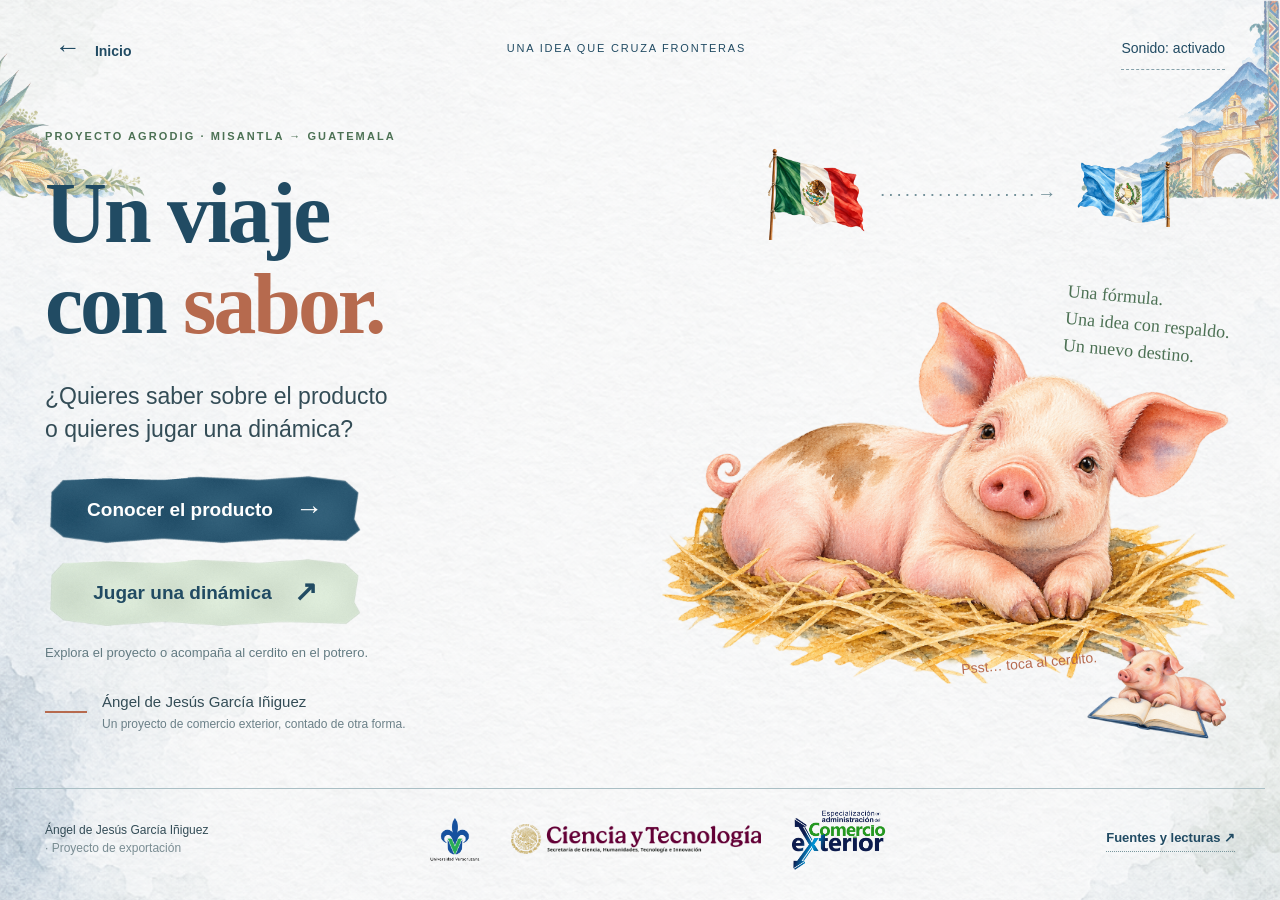
==== index.html @ c7b33866 "Publicar recorrido interactivo y juego AGRODIG con ilustraciones y sonidos originales" ====
<!DOCTYPE html>
<html lang="es">
<head>
  <meta charset="UTF-8"><meta name="viewport" content="width=device-width, initial-scale=1">
  <title>Un viaje con sabor · Proyecto AGRODIG</title>
  <meta name="description" content="Un recorrido en acuarela por la fórmula iniciadora para lechones con sucralosa, sus estudios científicos y la propuesta de exportación a Guatemala.">
  <meta name="theme-color" content="#244f65">
  <link rel="icon" href="assets/cerdito-sentado.png"><link rel="stylesheet" href="styles.css">
  <link rel="stylesheet" href="game.css"><script defer src="app.js"></script><script defer src="game.js"></script>
</head>
<body>
<a class="skip" href="#main">Ir al contenido</a>
<div class="paper" aria-hidden="true"></div>
<img class="corner corner-mx" src="assets/esquina-mexico.png" alt="" aria-hidden="true">
<img class="corner corner-gt" src="assets/esquina-guatemala.png" alt="" aria-hidden="true">
<header class="topbar">
  <button class="home-link" id="homeBtn" aria-label="Volver a la pantalla de inicio"><span class="hand-arrow">←</span> Inicio</button>
  <span class="top-caption">Una idea que cruza fronteras</span>
  <button id="soundBtn" class="sound-control" aria-pressed="true">Sonido: activado</button>
</header>
<main id="main" tabindex="-1">
  <section id="welcome" class="welcome" aria-labelledby="welcomeTitle">
    <div class="welcome-copy">
      <p class="eyebrow">PROYECTO AGRODIG · MISANTLA → GUATEMALA</p>
      <h1 id="welcomeTitle">Un viaje<br>con <em>sabor.</em></h1>
      <p class="welcome-question">¿Quieres saber sobre el producto<br class="desktop-br"> o quieres jugar una dinámica?</p>
      <div class="choices">
        <button class="paint-button blue" id="exploreBtn"><span>Conocer el producto</span><span class="button-arrow" aria-hidden="true">→</span></button>
        <button class="paint-button green" id="gameBtn"><span>Jugar una dinámica</span><span class="button-arrow" aria-hidden="true">↗</span></button>
      </div>
      <p class="small-note">Explora el proyecto o acompaña al cerdito en el potrero.</p>
      <div class="author"><span class="author-line"></span><p>Ángel de Jesús García Iñiguez<br><span>Un proyecto de comercio exterior, contado de otra forma.</span></p></div>
    </div>
    <div class="welcome-art">
      <div class="country-line"><img src="assets/bandera-mexico.png" alt="México"><span class="dotted-flight" aria-hidden="true">···················→</span><img src="assets/bandera-guatemala.png" alt="Guatemala"></div>
      <span class="welcome-note">Una fórmula.<br>Una idea con respaldo.<br>Un nuevo destino.</span>
      <button class="pig-button hero-pig" aria-label="Saludar al cerdito y escuchar su oinc"><img src="assets/cerdito-guia.png" alt="Cerdito ilustrado en acuarela sobre paja"></button>
      <p class="pig-hint">Psst… toca al cerdito.</p>
      <img class="welcome-reader" src="assets/cerdito-estudios.png" alt="" aria-hidden="true">
    </div>
  </section>

  <div id="journey" hidden>
    <nav class="chapter-nav" aria-label="Capítulos del recorrido"><div id="chapterButtons"></div><div class="progress-line"><span id="progressFill"></span></div></nav>
    <div class="chapter-stage" id="chapterStage">
      <section class="chapter" id="chapter-0" data-title="Origen" aria-labelledby="title-0">
        <div class="chapter-copy"><p class="eyebrow">01 / UNA HISTORIA QUE EMPIEZA CERCA</p><h2 id="title-0" tabindex="-1">De Misantla,<br><em>con propósito.</em></h2>
          <p class="lead">AGRODIG es una pequeña empresa veracruzana que elabora y comercializa alimento para animales.</p>
          <p>Con tres años de funcionamiento, une producción, atención en tienda y reparto. Este proyecto toma uno de sus productos: el alimento iniciador para lechones, y propone darle un atributo sensorial para explorar el mercado guatemalteco.</p>
          <div class="ink-facts"><div><strong>3 años</strong><span>de funcionamiento</span></div><div><strong>Misantla</strong><span>Veracruz, México</span></div><div><strong>Un producto</strong><span>fórmula para lechones</span></div></div>
          <p class="margin-note">El objetivo: integrar producto, evidencia científica, mercado y comercio exterior en una misma propuesta.</p>
        </div><div class="chapter-visual origin-art"><img src="assets/empresa.png" alt="Pequeña instalación rural de elaboración de alimento con lechones"><div class="art-caption">Una empresa pequeña.<br>Una oportunidad específica.</div></div>
      </section>

      <section class="chapter" id="chapter-1" data-title="Producto" hidden aria-labelledby="title-1">
        <div class="chapter-copy"><p class="eyebrow">02 / ¿QUÉ HAY EN EL SACO?</p><h2 id="title-1" tabindex="-1">Un alimento listo<br><em>para empezar.</em></h2>
          <p class="lead">La fórmula es un alimento iniciador terminado: una mezcla lista para suministrarse según su ficha técnica.</p>
          <p>Combina fuentes de energía, proteína y micronutrientes para la etapa inicial del lechón y su transición al alimento sólido. Se presenta en harina, en sacos de <strong>40 kg</strong>.</p>
          <div class="ingredient-switch" role="tablist" aria-label="Funciones de los ingredientes"><button role="tab" aria-selected="true" data-ingredient="energia">Energía</button><button role="tab" aria-selected="false" data-ingredient="proteina" tabindex="-1">Proteína</button><button role="tab" aria-selected="false" data-ingredient="nucleo" tabindex="-1">Núcleo</button></div>
          <div class="ingredient-explainer" id="ingredientPanel" role="tabpanel">El maíz amarillo y el aceite de soya aportan fuentes de energía a la mezcla.</div>
          <div class="dose-note"><strong>150 mg/kg</strong><span>de sucralosa activa: equivalen a 150 g por tonelada.<br>Se ajusta el maíz para conservar la masa total del lote.</span></div>
        </div><div class="chapter-visual product-art"><div class="product-wrap"><img src="assets/producto.png" alt="Saco propuesto de alimento en harina y lechón comiendo"><div class="bag-label"><strong>AGRODIG</strong><span>FÓRMULA PARA LECHONES</span><span>ALIMENTO INICIADOR</span><span>CON SUCRALOSA</span></div><strong class="bag-weight">40 kg</strong></div><p class="art-footnote">Ilustración de la presentación propuesta.</p><img class="ingredient-art" src="assets/ingredientes.png" alt="Maíz, pasta de soya, aceite de soya y núcleo iniciador"></div>
      </section>

      <section class="chapter" id="chapter-2" data-title="Sucralosa" hidden aria-labelledby="title-2">
        <div class="chapter-copy"><p class="eyebrow">03 / EL SABOR TAMBIÉN CUENTA</p><h2 id="title-2" tabindex="-1">Un poquito de dulzor.<br><em>Una idea sensorial.</em></h2>
          <p class="lead">La sucralosa es un edulcorante de alta intensidad: produce sabor dulce con cantidades muy pequeñas.</p>
          <p>No se incorpora como fuente de energía. Su papel en la propuesta es sensorial: los lechones perciben el sabor dulce, y un alimento atractivo puede favorecer su palatabilidad, aceptación y consumo voluntario.</p>
          <p>La <strong>palatabilidad</strong> es qué tan aceptable resulta un alimento por sus características sensoriales. Es especialmente relevante cuando el lechón pasa de la leche al alimento sólido.</p>
          <p class="margin-note">La nutrición la aporta la mezcla. La sucralosa suma un atributo de sabor.</p>
        </div><div class="chapter-visual sensory-art"><button class="pig-button sensory-pig" aria-label="Saludar al cerdito curioso"><img src="assets/cerdito-curioso.png" alt="Cerdito curioso en acuarela"></button>
          <div class="sensory-path" aria-label="Lógica sensorial de la propuesta"><button class="sensory-step selected" data-sensory="0">Sucralosa</button><img src="assets/flecha.png" alt="hacia"><button class="sensory-step" data-sensory="1">Sabor dulce</button><img src="assets/flecha.png" alt="hacia"><button class="sensory-step" data-sensory="2">Alimento atractivo</button></div>
          <div class="sensory-result" id="sensoryResult" aria-live="polite">Se incorpora en una dosis pequeña: 150 mg de sustancia activa por kilogramo de alimento.</div>
          <p class="art-footnote">Toca cada paso para seguir la idea.</p>
        </div>
      </section>

      <section class="chapter scientific-chapter" id="chapter-3" data-title="Estudios" hidden aria-labelledby="title-3">
        <div class="science-intro"><div><p class="eyebrow">04 / DULZOR CON RESPALDO CIENTÍFICO</p><h2 id="title-3" tabindex="-1">La idea tiene<br><em>mucho que contar.</em></h2></div><div class="science-overview"><p class="lead">Cinco publicaciones conectan percepción del sabor, preferencia y alimentación de lechones.</p><p>El proyecto reúne <strong>dos trabajos experimentales de alimentación</strong>, <strong>una investigación del receptor porcino</strong> y <strong>dos revisiones</strong>. Cada uno responde una pregunta diferente.</p></div></div>
        <div class="research-desk"><nav class="paper-tabs" role="tablist" aria-label="Publicaciones científicas"><button role="tab" aria-selected="true" data-paper="zhang">Zhang <span>2020 · Alimentación</span></button><button role="tab" aria-selected="false" data-paper="daly" tabindex="-1">Daly <span>2021 · Receptor</span></button><button role="tab" aria-selected="false" data-paper="review" tabindex="-1">Jansen &amp; Kim <span>2024 · Revisión</span></button><button role="tab" aria-selected="false" data-paper="specht" tabindex="-1">Specht <span>2026 · Revisión</span></button><button role="tab" aria-selected="false" data-paper="jansen" tabindex="-1">Jansen <span>2026 · Alimentación</span></button><img src="assets/cerdito-estudios.png" alt="Cerdito mirando un libro" class="paper-pig"></nav>
          <article class="study-sheet" id="studyPanel" role="tabpanel" aria-live="polite"></article>
        </div>
        <div class="research-takeaway"><strong>Lo que conecta la evidencia</strong><p>El sabor dulce tiene una base biológica en el cerdo y los ensayos aportan resultados de preferencia y consumo. Por eso, la propuesta incorpora la sucralosa como atributo sensorial de un alimento iniciador.</p><span>Las cifras de esta sección pertenecen a los estudios publicados.</span></div>
      </section>

      <section class="chapter" id="chapter-4" data-title="Guatemala" hidden aria-labelledby="title-4">
        <div class="chapter-copy"><p class="eyebrow">05 / UN DESTINO CON SENTIDO</p><h2 id="title-4" tabindex="-1">¿Por qué<br><em>Guatemala?</em></h2><p class="lead">La oportunidad está en atender un segmento concreto, dentro de un mercado que ya compra alimento animal.</p><p>La actividad porcina, las compras recurrentes a México y la frontera compartida ofrecen una base comercial y una conexión terrestre. Un distribuidor especializado puede acercar la fórmula a granjas pequeñas y medianas con lechones.</p><p>La diferenciación combina un producto para una fase específica, un atributo sensorial y una presentación fácil de manejar.</p><p class="margin-note">La oportunidad se construye con precio de entrega, información técnica, servicio y capacidad de mantener el suministro.</p><a class="source-link" href="https://wits.worldbank.org/trade/comtrade/en/country/GTM/year/2024/tradeflow/Imports/partner/ALL/product/230990" target="_blank" rel="noopener noreferrer">Consultar datos de importación ↗</a></div>
        <div class="chapter-visual market-art"><img class="market-flag" src="assets/bandera-guatemala.png" alt="Bandera guatemalteca en acuarela"><div class="market-stats"><div><strong>272 mil t</strong><span>de alimento porcino consumidas en 2024, aproximadamente.</span></div><div><strong>92,04 M USD</strong><span>importados en 2024 en preparaciones para alimentación animal.</span></div><div><strong>15,38 %</strong><span>participación de México en el valor importado de esa categoría.</span></div></div><p class="scope-note">La categoría comercial comprende distintas especies y etapas; no equivale únicamente a alimento para lechones. En 2024 creció el total importado, mientras bajaron las compras desde México.</p></div>
      </section>

      <section class="chapter" id="chapter-5" data-title="Ruta" hidden aria-labelledby="title-5">
        <div class="chapter-copy"><p class="eyebrow">06 / UN VIAJE BIEN ORGANIZADO</p><h2 id="title-5" tabindex="-1">Una ruta.<br><em>Dos responsabilidades.</em></h2><p class="lead">Misantla, Veracruz → Tapachula, Chiapas → Guatemala.</p><p>La entrega propuesta es <strong>FCA en Tapachula</strong>. El punto preciso se identifica en el contrato. Desde allí, el comprador organiza la continuación del transporte hacia Guatemala.</p><div class="definition"><strong>¿Qué es un Incoterm?</strong><p>Una regla internacional que distribuye costos, riesgos y obligaciones entre vendedor y comprador.</p><span>FCA: Free Carrier / franco porteador · Incoterms® 2020.</span></div><div id="routeDetail" class="route-detail" aria-live="polite"><strong>1. Misantla, Veracruz</strong><p>La empresa prepara el pedido y organiza el traslado al lugar de entrega convenido en Tapachula.</p></div><a class="source-link" href="https://iccwbo.org/business-solutions/incoterms-rules/incoterms-2020/" target="_blank" rel="noopener noreferrer">Conocer las reglas Incoterms ↗</a></div>
        <div class="chapter-visual route-art"><div class="map-wrap"><img src="assets/mapa.svg" alt="Mapa geográficamente reconocible de México, Guatemala y países vecinos"><svg class="map-lines" viewBox="0 0 550 370" aria-hidden="true"><path class="seller-route" d="M378 241 Q394 285 456 326"/><path class="buyer-route" d="M456 326 Q470 323 486 331"/><circle cx="378" cy="241" r="6"/><circle cx="456" cy="326" r="8"/><circle cx="486" cy="331" r="6" class="buyer-pin"/><text x="210" y="178">México</text></svg><img class="route-truck" src="assets/camion.png" alt="" aria-hidden="true"></div><div class="route-stops"><button class="selected" data-route="0">Misantla<span>La empresa</span></button><span aria-hidden="true">→</span><button data-route="1">Tapachula<span>Entrega FCA</span></button><span aria-hidden="true">→</span><button data-route="2">Guatemala<span>El comprador</span></button></div><div class="map-legend"><span><i></i>Tramo de la empresa</span><span><i class="buyer"></i>Continuación del comprador</span></div><p class="art-footnote">Toca las paradas para conocer cada responsabilidad.</p></div>
      </section>

      <section class="chapter closing-chapter" id="chapter-6" data-title="Entrada" hidden aria-labelledby="title-6">
        <div class="chapter-copy"><p class="eyebrow">07 / DEL PRODUCTO AL MERCADO</p><h2 id="title-6" tabindex="-1">Un primer paso<br><em>a la medida.</em></h2><p class="lead">La estrategia combina diferenciación sensorial y distribución local.</p><p>El primer pedido se plantea pequeño, sin exclusividad y compatible con la capacidad disponible. El distribuidor concentra pedidos y conecta con granjas; la aceptación, la recompra y el abastecimiento orientan la continuidad.</p><div class="channel"><div><img src="assets/taller.png" alt="Instalación de la empresa"><strong>La empresa</strong></div><img class="channel-arrow" src="assets/flecha.png" alt="hacia"><div><img src="assets/distribuidor.png" alt="Almacén distribuidor"><strong>Distribuidor</strong></div><img class="channel-arrow" src="assets/flecha.png" alt="hacia"><div><img src="assets/granja.png" alt="Granja con lechones"><strong>Granjas con lechones</strong></div></div><p class="margin-note">Una propuesta empresarial que une alimento, ciencia y comercio exterior.</p></div>
        <div class="access-notebook"><h3>¿Qué permite llegar al mercado?</h3>
          <details open><summary>Clasificar el producto</summary><p>La <strong>fracción arancelaria</strong> es el código que identifica la mercancía en aduana y permite conocer aranceles y requisitos. El proyecto propone en México <strong>2309.90.99</strong> y en Guatemala el inciso <strong>2309.90.90.00</strong>, según las características del alimento.</p></details>
          <details><summary>Acreditar el origen</summary><p>La preferencia arancelaria de <strong>0 %</strong> está sujeta al cumplimiento del Tratado de Libre Comercio México–Centroamérica y de sus reglas de origen. Se documentan insumos, fabricación y prueba de origen.</p></details>
          <details><summary>Preparar el acceso sanitario</summary><p>El expediente identifica el alimento, su composición completa, garantías, proceso, análisis y etiqueta. El operador guatemalteco gestiona el registro y los permisos aplicables ante el MAGA.</p></details>
          <details><summary>Cuidar el pedido y la trazabilidad</summary><p>Ficha técnica, conservación, identificación de lotes, factura, lista de empaque y documentos del transporte conectan la fabricación con la entrega. La información del saco debe ser clara y congruente con el registro.</p></details>
          <button class="paint-button paper" id="returnStudies"><span>Volver a los estudios</span><span aria-hidden="true">↗</span></button>
        </div>
      </section>
    </div>
    <div class="journey-controls"><button id="prevBtn" class="arrow-button" aria-label="Capítulo anterior"><img src="assets/flecha.png" alt="" class="reverse"></button><div><span id="chapterCount">01 / 07</span><p id="nextHint">El producto espera del otro lado.</p></div><button id="nextBtn" class="arrow-button next-arrow" aria-label="Capítulo siguiente"><img src="assets/flecha.png" alt=""></button></div>
  </div>
</main>
<footer class="footer"><div class="footer-caption">Ángel de Jesús García Iñiguez <span>· Proyecto de exportación</span></div><div class="footer-logos"><img src="assets/logo-uv.png" alt="Universidad Veracruzana"><img src="assets/logo-secihti.png" alt="Secretaría de Ciencia, Humanidades, Tecnología e Innovación"><img src="assets/logo-especializacion.png" alt="Especialización en Administración del Comercio Exterior"></div><a href="fuentes.html" class="source-link">Fuentes y lecturas ↗</a></footer>
<div class="pig-reaction" id="pigReaction" aria-live="polite"></div>
<div class="transition-pig" id="transitionPig" aria-hidden="true"><img src="assets/cerdito-salto.png" alt=""></div>
<dialog id="gameDialog" aria-label="Juego del cerdito a pantalla completa">
<div class="game-playfield"><canvas id="gameCanvas" width="420" height="720" tabindex="0" aria-label="Toca, haz clic o pulsa espacio para impulsar al cerdito hacia arriba. Supera 100 cercas para ganar. El arrastre y las flechas no mueven al cerdito.">Tu navegador necesita admitir canvas para jugar.</canvas><div class="game-score"><span>Puntos <strong id="gamePoints">0</strong></span><span>Cercas <strong id="gameGates">0</strong> / 100</span><span>Récord <strong id="gameBest">0</strong></span></div><div class="game-boost" aria-hidden="true"><span id="gameBoostFill"></span></div><div class="game-overlay" id="gameOverlay"><img src="assets/cerdito-salto.png" alt="Cerdito saltando"><h2 id="gameOverlayTitle">¡Al potrero!</h2><p id="gameOverlayText">Toca para subir. Supera 100 cercas para ganar.</p><button id="gameStart" class="paint-button blue"><span>Empezar a jugar</span><span aria-hidden="true">→</span></button><span class="game-tip">Un toque = un impulso · Sucralosa: turbo de 4 s</span></div><p id="gameAnnouncement" class="game-announcement" aria-live="polite"></p></div><button class="game-exit" id="gameExit">Salir</button>
</dialog>
<audio id="pigAudio1" src="assets/cerdito-sonido-1.mp3" preload="auto"></audio>
<audio id="pigAudio2" src="assets/cerdito-sonido-2.mp3" preload="auto"></audio>
<audio id="pigAudio3" src="assets/cerdito-sonido-3.mp3" preload="auto"></audio>
<audio id="pigAudio4" src="assets/cerdito-sonido-4.mp3" preload="auto"></audio>
<noscript><p class="noscript">Activa JavaScript para seguir el recorrido interactivo. Las publicaciones están disponibles en <a href="fuentes.html">Fuentes y lecturas</a>.</p></noscript>
</body></html>
---- styles.css ----
:root{--blue:#214b63;--ink:#334c56;--green:#4c7154;--terra:#b66a4e;--pale:#dce8ec;--body:'Candara','Trebuchet MS',sans-serif;--serif:'Georgia','Times New Roman',serif}
body>.corner-gt{right:0}
*{box-sizing:border-box}body{margin:0;color:var(--ink);font:18px/1.65 var(--body);background:#f1f4f4}button,a{-webkit-tap-highlight-color:transparent}button{font:inherit;color:inherit;cursor:pointer}button:disabled{cursor:default;opacity:.32}a{color:var(--blue)}button:focus-visible,a:focus-visible,summary:focus-visible{outline:3px solid var(--terra);outline-offset:5px}button{border:0}button img{pointer-events:none}img{max-width:100%;height:auto}p{margin:0 0 1.1em}strong{font-weight:700}h1,h2,h3{font-family:var(--serif);font-weight:700;line-height:1.06;color:var(--blue);margin:0}h1{font-size:clamp(56px,6.7vw,98px);letter-spacing:-3px}h2{font-size:clamp(40px,4.2vw,64px);letter-spacing:-2px}h3{font-size:28px;line-height:1.25}em{font-style:normal;color:var(--terra)}[hidden]{display:none!important}.paper{position:fixed;inset:0;z-index:-2;background:linear-gradient(#ffffff70,#ffffff70),url('assets/fondo.png') center/cover;pointer-events:none}.corner{position:absolute;top:0;width:230px;z-index:-1;pointer-events:none;opacity:.65}.corner-mx{left:-55px}.corner-gt{right:-36px}.topbar{max-width:1440px;margin:auto;padding:25px 55px 10px;display:flex;align-items:center;justify-content:space-between;gap:16px;font-size:14px;color:var(--blue)}.home-link,.sound-control{background:none;padding:9px 0}.home-link{font-weight:700}.hand-arrow{display:inline-block;font-size:26px;line-height:1;margin-right:10px}.top-caption{letter-spacing:1.8px;text-transform:uppercase;font-size:11px}.sound-control{border-bottom:1px dashed #86a2ab}.skip{position:fixed;top:-100px;left:16px;z-index:30;padding:10px;background:white}.skip:focus{top:10px}main{max-width:1320px;margin:auto;min-height:calc(100vh - 230px);padding:0 45px;outline:none}.welcome{display:grid;grid-template-columns:1.05fr 1fr;align-items:center;min-height:650px;gap:15px;padding:45px 0 30px}.eyebrow{font-size:11px;letter-spacing:2.1px;font-weight:700;color:var(--green);margin-bottom:24px}.welcome-copy{position:relative;z-index:2}.welcome-question{font-size:23px;line-height:1.45;margin:29px 0 23px;max-width:490px}.choices{display:flex;flex-direction:column;align-items:flex-start;gap:4px}.paint-button{display:flex;align-items:center;justify-content:center;gap:22px;width:320px;min-height:79px;background:transparent center/100% 100% no-repeat;padding:20px 25px;font-size:19px;font-weight:700;transition:transform .22s,filter .22s;position:relative}.paint-button:hover{transform:translateY(-3px) rotate(-.7deg);filter:brightness(1.07)}.paint-button:active{transform:scale(.97)}.paint-button.blue{background-image:url('assets/boton-azul-base.png');color:white}.paint-button.green{background-image:url('assets/boton-verde-base.png');color:var(--blue)}.paint-button.paper{background-image:url('assets/boton-papel-base.png');color:var(--blue)}.button-arrow{font-size:28px;line-height:1}.small-note{font-size:13px;margin:10px 0 28px;color:#637b82}.author{display:flex;gap:15px;align-items:center;font-size:15px;line-height:1.4}.author-line{display:inline-block;width:42px;border-top:2px solid var(--terra)}.author p{margin:0}.author span{font-size:12px;color:#6b8088}.welcome-art{position:relative;min-height:600px;display:flex;align-items:center;justify-content:center;padding-top:110px}.hero-pig{width:100%;position:relative;margin-top:25px;animation:breathe 5s ease-in-out infinite}.pig-button{background:none;padding:0;display:block;border-radius:30%;transition:filter .2s;transform-origin:center 75%}.pig-button:hover{filter:brightness(1.03)}.pig-button.is-oinking{animation:boop .65s ease-out!important}.country-line{position:absolute;top:18px;left:18%;width:70%;display:flex;align-items:center;gap:15px}.country-line img{width:100px;max-height:130px;object-fit:contain}.dotted-flight{font-size:19px;color:#73919a;letter-spacing:3px}.welcome-note{position:absolute;top:155px;right:5px;transform:rotate(5deg);font-family:var(--serif);font-size:18px;color:var(--green);line-height:1.5}.pig-hint{position:absolute;bottom:40px;right:24%;font-size:14px;transform:rotate(-5deg);color:var(--terra)}.welcome-reader{position:absolute;width:145px;bottom:-7px;right:2px;transform:rotate(6deg);pointer-events:none}
.chapter-nav{padding-top:22px;margin-bottom:35px}.chapter-nav>div:first-child{display:flex;justify-content:space-between;gap:10px}.chapter-nav button{padding:8px 6px;background:none;color:#74878c;font-size:13px}.chapter-nav button span{margin-right:7px;font-size:10px;font-weight:700}.chapter-nav button.active{color:var(--blue);font-weight:700}.progress-line{height:2px;background:#c4d4d7;margin-top:13px}.progress-line span{display:block;width:14.28%;height:3px;background:var(--green);transition:width .5s}.chapter{display:grid;grid-template-columns:1fr 1fr;gap:60px;align-items:center;min-height:530px;animation:chapterIn .7s cubic-bezier(.2,.6,.2,1)}.chapter h2{margin-bottom:27px}.chapter .eyebrow{margin-bottom:20px}.chapter-copy>p{max-width:560px}.lead{font-size:22px;line-height:1.55;color:var(--blue)}.margin-note{font-size:17px;color:var(--green);border-left:2px solid #91ad95;padding:6px 0 6px 18px;margin:22px 0}.ink-facts{display:flex;gap:26px;margin:26px 0;flex-wrap:wrap}.ink-facts strong{display:block;color:var(--blue);font-family:var(--serif);font-size:24px}.ink-facts span{font-size:13px}.chapter-visual{position:relative}.origin-art img{width:100%;transform:rotate(-1deg)}.art-caption{font-family:var(--serif);font-size:24px;color:var(--green);line-height:1.4;text-align:center;transform:rotate(-3deg);margin-top:20px}.ingredient-switch{display:flex;gap:15px;margin-top:22px;border-bottom:1px solid #c4d4d7}.ingredient-switch button{background:none;padding:8px 4px;color:#6c8187;font-size:16px}.ingredient-switch [aria-selected=true]{color:var(--green);border-bottom:2px solid var(--green);font-weight:700}.ingredient-explainer{padding:15px 0;min-height:88px;font-size:17px}.dose-note{display:flex;align-items:center;gap:23px;padding:18px 22px;background:#dce8d8b5;clip-path:polygon(1% 5%,95% 0,100% 5%,98% 96%,4% 100%,0 92%)}.dose-note strong{font:700 26px var(--serif);white-space:nowrap;color:var(--green)}.dose-note span{font-size:13px;line-height:1.55}.product-wrap{position:relative}.product-wrap>img{display:block;width:100%}.bag-label{position:absolute;top:24%;left:18.5%;width:33%;text-align:center;color:#4f7756;line-height:1.7;transform:rotate(.6deg)}.bag-label strong{display:block;font-size:clamp(19px,2.35vw,32px);line-height:1.4}.bag-label span{display:block;font-size:clamp(6px,.69vw,10px);font-weight:bold}.bag-weight{position:absolute;top:72.5%;left:30.5%;font-size:21px;color:white}.ingredient-art{display:block;width:60%;max-height:130px;object-fit:contain;margin:10px auto}.art-footnote{font-size:13px;color:#6b8189;text-align:center;margin:12px 0}.sensory-pig{width:230px;margin:10px auto 20px}.sensory-path{display:grid;grid-template-columns:1fr 40px 1fr 40px 1fr;align-items:center;gap:6px}.sensory-path>img{animation:arrowNudge 2.5s ease-in-out infinite}.sensory-step{background:url('assets/boton-papel-base.png') center/100% 100% no-repeat;min-height:80px;padding:12px;font-size:17px;font-weight:bold;line-height:1.2;color:var(--blue);transition:transform .25s}.sensory-step.selected{background-image:url('assets/boton-verde-base.png');transform:translateY(-5px)}.sensory-result{background:#dce8d8b5;padding:25px;margin-top:20px;border-radius:2px 18px 7px 12px;min-height:115px;font-size:18px;color:var(--green)}
.scientific-chapter{display:block}.science-intro{display:grid;grid-template-columns:1fr 1fr;gap:60px;align-items:center;margin-bottom:32px}.science-overview p:last-child{font-size:17px}.research-desk{display:grid;grid-template-columns:230px 1fr;gap:30px}.paper-tabs{display:flex;flex-direction:column;position:relative;padding-bottom:95px}.paper-tabs button{text-align:left;background:none;padding:14px 15px;color:#526d79;line-height:1.3;border-bottom:1px dashed #bdcdd0;font-size:20px;transition:transform .2s}.paper-tabs button span{display:block;font-size:13px;font-weight:400;margin-top:3px;color:#71898d}.paper-tabs [aria-selected=true]{background:url('assets/boton-papel-base.png') center/100% 100%;color:var(--blue);font-weight:bold;transform:translateX(6px)}.paper-pig{width:115px;position:absolute;bottom:0;left:10px;transform:rotate(-4deg)}.study-sheet{background:#ffffffb5;padding:32px 42px 27px;box-shadow:0 4px 24px #214b6312;clip-path:polygon(0 1%,98% 0,100% 1%,99% 98%,98% 100%,0 99%);border-top:2px solid #bdcdd0;min-height:485px;animation:chapterIn .4s ease-out}.study-type{font-size:11px;letter-spacing:1.5px;font-weight:bold;color:var(--green);margin-bottom:12px}.study-sheet h3{font-size:30px;max-width:620px;margin-bottom:20px}.study-sheet p{font-size:17px;line-height:1.65}.study-meta{display:flex;gap:8px;flex-wrap:wrap;margin-bottom:19px}.study-meta span{background:#e8efee;padding:3px 9px;font-size:12px;color:#52707a}.chart-title{font-size:12px!important;margin-bottom:10px!important;color:#6c8289}.mini-chart{max-width:540px;margin:20px 0}.bar-row{display:grid;grid-template-columns:100px 1fr 80px;gap:13px;align-items:center;font-size:14px;margin:9px 0}.bar-track{height:15px;background:#e9eeee;border-radius:3px}.bar-fill{height:100%;width:var(--value);background:#7394a7;border-radius:3px;transform-origin:left;animation:barGrow .65s ease}.bar-fill.sucralose{background:#648869}.study-bottom{font-size:14px!important;color:var(--green);padding-left:14px;border-left:2px solid #abc5ae}.source-link{font-size:13px;font-weight:700;text-decoration:none;border-bottom:1px dotted #7a989e;padding-bottom:3px}.source-link:hover{color:var(--terra)}.research-takeaway{display:grid;grid-template-columns:190px 1fr;gap:20px;align-items:start;padding:26px 0;margin-top:20px;border-top:1px dashed #a7bdc5}.research-takeaway strong{font:700 20px/1.4 var(--serif);color:var(--green)}.research-takeaway p{font-size:16px;margin:0}.research-takeaway>span{grid-column:2;font-size:12px;color:#748a90;margin-top:-13px}.market-flag{width:130px;display:block;margin:0 auto 15px}.market-stats{display:flex;flex-direction:column;gap:19px;padding:0 30px}.market-stats>div{display:grid;grid-template-columns:175px 1fr;gap:20px;align-items:center;padding-bottom:18px;border-bottom:1px dashed #adc2c9}.market-stats strong{font:700 31px/1.2 var(--serif);color:var(--green)}.market-stats span{font-size:15px;line-height:1.5}.scope-note{font-size:13px;line-height:1.6;padding:10px 30px;margin-top:10px;color:#637d84}.definition{padding:18px 21px;background:#dce8ecbb;margin:25px 0}.definition strong{color:var(--blue);font-size:20px}.definition p{font-size:16px;margin:5px 0}.definition span{font-size:12px;color:#62808d}.route-detail{min-height:114px;font-size:16px;border-left:2px solid var(--green);padding-left:18px}.route-detail strong{color:var(--green)}.route-detail p{margin:7px 0}.map-wrap{position:relative;width:100%;overflow:hidden}.map-wrap>img:first-child{display:block;width:100%}.map-lines{position:absolute;inset:0;width:100%;height:100%;overflow:visible}.map-lines path{fill:none;stroke:var(--blue);stroke-width:4.5;stroke-linecap:round;stroke-dasharray:150;animation:routeDraw 2s ease both}.map-lines path.buyer-route{stroke:var(--terra);stroke-dasharray:7 6;animation:none}.map-lines circle{fill:white;stroke:var(--blue);stroke-width:3}.map-lines .buyer-pin{stroke:var(--terra)}.map-lines text{font:700 25px var(--serif);fill:var(--blue)}.route-truck{position:absolute;width:68px;left:66%;top:65%;animation:truckTrip 7s ease-in-out infinite}.route-stops{display:grid;grid-template-columns:1fr 15px 1fr 15px 1fr;align-items:center;margin-top:10px;gap:5px}.route-stops button{background:none;padding:11px 7px;font-size:16px;line-height:1.4;color:var(--blue);border-bottom:2px solid transparent}.route-stops button.selected{border-color:var(--green);background:#e0eadc9c}.route-stops button span{display:block;font-size:11px;color:#6b8188}.map-legend{display:flex;justify-content:center;flex-wrap:wrap;gap:17px;font-size:12px;margin:20px 0}.map-legend i{display:inline-block;width:25px;border-top:3px solid var(--blue);margin-right:7px}.map-legend .buyer{border-top:3px dashed var(--terra)}.channel{display:flex;align-items:center;gap:10px;margin:20px 0}.channel>div{width:30%;text-align:center;line-height:1.3}.channel>div img{display:block;width:100%;height:110px;object-fit:contain}.channel strong{font-size:13px}.channel>.channel-arrow{width:25px}.access-notebook{padding:30px;background:#fff9;border-top:2px solid #c2d2d7}.access-notebook h3{margin-bottom:20px;font-size:25px}.access-notebook details{border-bottom:1px dashed #b6c8c9;padding:15px 0}.access-notebook summary{font-weight:bold;cursor:pointer;color:var(--green);font-size:17px}.access-notebook details p{font-size:15px;margin:12px 0 3px}.access-notebook .paint-button{width:280px;min-height:70px;margin:18px auto 0;font-size:16px}.journey-controls{display:flex;align-items:center;justify-content:center;gap:25px;margin:35px 0 25px;text-align:center}.journey-controls>div{min-width:245px}.journey-controls span{font-size:12px;letter-spacing:3px;font-weight:bold;color:var(--green)}.journey-controls p{font-size:13px;margin:4px 0}.arrow-button{width:75px;height:64px;background:url('assets/boton-papel-base.png') center/100% 100% no-repeat;padding:15px 16px;transition:transform .2s}.arrow-button:hover:not(:disabled){transform:translateX(3px)}.arrow-button img{width:43px;display:block}.reverse{transform:rotate(180deg)}.next-arrow img{animation:arrowNudge 2.3s ease-in-out infinite}.footer{max-width:1250px;margin:25px auto 0;padding:20px 30px 26px;border-top:1px solid #aabfc5;display:flex;align-items:center;justify-content:space-between;gap:25px}.footer-caption{font-size:12px;line-height:1.5}.footer-caption span{display:block;color:#7a8d93}.footer-logos{display:flex;align-items:center;gap:30px;max-width:520px}.footer-logos img:first-child{width:52px;max-height:70px;object-fit:contain}.footer-logos img:nth-child(2){width:250px}.footer-logos img:nth-child(3){width:95px}.footer>.source-link{white-space:nowrap}.pig-reaction{position:fixed;pointer-events:none;z-index:50;padding:10px 20px;background:#e1ebdcdc;color:var(--green);border:1px solid #97b299;border-radius:50% 40% 50% 35%;font:700 25px var(--serif);opacity:0;transform:translateY(12px);transition:opacity .15s,transform .2s}.pig-reaction.show{opacity:1;transform:translateY(0)}.transition-pig{position:fixed;width:140px;bottom:8px;left:-180px;z-index:40;pointer-events:none}.transition-pig.run{animation:pigCross .8s ease-in-out}.transition-pig img{width:100%}dialog{border:0;padding:36px 45px;max-width:490px;width:calc(100% - 30px);background:#f1f4f4 url('assets/fondo.png') center/cover;color:var(--ink);text-align:center;box-shadow:0 15px 90px #0b27334a}dialog::backdrop{background:#213e4e80;backdrop-filter:blur(5px)}dialog>img{width:100px;height:100px;object-fit:contain}dialog h2{font-size:39px;margin-bottom:20px}dialog p{font-size:17px}dialog .eyebrow{font-size:9px;margin-top:12px}dialog .paint-button{margin:auto;width:290px}.dialog-close{position:absolute;top:10px;right:15px;font-size:28px;background:none}.noscript{padding:30px;text-align:center}.is-changing .chapter{opacity:.3;transform:translateY(5px);transition:opacity .15s,transform .15s}
@keyframes breathe{0%,100%{transform:translateY(0) rotate(-.4deg)}50%{transform:translateY(-7px) rotate(.4deg)}}@keyframes boop{0%,100%{transform:scale(1)}30%{transform:scale(.94,1.06) rotate(-2deg)}60%{transform:scale(1.045,.97) rotate(2deg)}}@keyframes chapterIn{from{opacity:0;transform:translateY(20px)}to{opacity:1;transform:translateY(0)}}@keyframes arrowNudge{0%,100%{transform:translateX(0)}55%{transform:translateX(5px)}}@keyframes barGrow{from{transform:scaleX(0)}to{transform:scaleX(1)}}@keyframes routeDraw{from{stroke-dashoffset:150}to{stroke-dashoffset:0}}@keyframes truckTrip{0%,12%{left:66%;top:65%;transform:rotate(9deg)}70%,100%{left:81%;top:85%;transform:rotate(0)}}@keyframes pigCross{0%{left:-180px;transform:rotate(-10deg)}50%{transform:translateY(-20px) rotate(3deg)}100%{left:calc(100% + 20px);transform:rotate(-3deg)}}
@media(min-width:1500px){main{min-height:710px}.welcome{min-height:720px}.welcome-art{min-height:650px}}
@media(max-width:1000px){main{padding:0 28px}.topbar{padding:20px 28px}.welcome{grid-template-columns:1.1fr 1fr;gap:0;min-height:600px}.welcome-art{min-height:530px}.welcome-note{top:140px;font-size:15px;right:0}.country-line{left:10%;width:85%;gap:10px}.country-line img{width:75px}.dotted-flight{letter-spacing:1px;font-size:14px}.pig-hint{bottom:80px;font-size:12px}.welcome-reader{width:115px;bottom:20px}.chapter{gap:35px}.chapter h2{font-size:43px}.lead{font-size:20px}.science-intro{gap:35px}.research-desk{grid-template-columns:195px 1fr;gap:20px}.study-sheet{padding:25px}.market-stats{padding:0}.market-stats>div{grid-template-columns:150px 1fr}.market-stats strong{font-size:27px}.scope-note{padding:10px 0}.footer-logos{gap:18px}.footer-logos img:nth-child(2){width:190px}.footer-logos img:nth-child(3){width:80px}.footer{gap:18px}.product-wrap .bag-weight{font-size:17px}.sensory-step{font-size:14px}.sensory-path{grid-template-columns:1fr 27px 1fr 27px 1fr}.dose-note{flex-direction:column;align-items:start;gap:6px}}
@media(max-width:720px){body{font-size:17px}.topbar{padding:15px 20px 0}.top-caption{display:none}main{padding:0 22px}.corner{width:170px;opacity:.42}.welcome{display:flex;flex-direction:column;padding-top:43px;min-height:0}.welcome-copy{width:100%}h1{font-size:66px;letter-spacing:-2px}.eyebrow{font-size:9px;letter-spacing:1.6px}.welcome-question{font-size:21px;margin:22px 0 16px;max-width:400px}.desktop-br{display:none}.choices{width:100%}.paint-button{width:min(100%,330px);min-height:73px;font-size:18px}.small-note{font-size:12px;margin-bottom:18px}.author{font-size:13px}.author span{font-size:11px}.welcome-art{min-height:420px;width:100%;max-width:460px;padding-top:70px}.hero-pig{width:90%;margin-top:15px}.country-line{left:22%;width:65%;top:4px}.country-line img{width:60px}.welcome-note{font-size:14px;top:82px;right:8px}.pig-hint{bottom:38px;right:30%}.welcome-reader{bottom:0;width:105px}.chapter-nav{overflow-x:auto;margin:22px -22px 28px;padding:0 22px;scrollbar-width:thin}.chapter-nav>div:first-child{width:max-content;gap:21px}.chapter-nav button{white-space:nowrap;font-size:12px}.chapter-nav button span{margin-right:4px}.progress-line{min-width:530px}.chapter{grid-template-columns:1fr;gap:20px;min-height:0;align-items:start}.chapter h2{font-size:44px;letter-spacing:-1.5px;margin-bottom:24px}.chapter .eyebrow{margin-bottom:15px}.lead{font-size:21px}.chapter-visual{max-width:520px;width:100%;margin:auto}.origin-art img{max-height:330px;object-fit:contain}.art-caption{font-size:21px;margin-top:0}.ink-facts{gap:18px}.ink-facts strong{font-size:22px}.ink-facts span{font-size:12px}.ingredient-explainer{min-height:74px;font-size:16px}.dose-note{flex-direction:row;gap:15px;padding:16px}.dose-note strong{font-size:23px}.dose-note span{font-size:11px}.product-art{max-width:450px}.bag-label strong{font-size:25px}.bag-label span{font-size:8px}.product-wrap .bag-weight{font-size:19px}.ingredient-art{max-height:95px}.sensory-pig{width:190px;margin-top:5px}.sensory-path{grid-template-columns:1fr 25px 1fr 25px 1fr;gap:3px}.sensory-step{font-size:15px;min-height:77px;padding:11px 6px}.sensory-result{font-size:17px;padding:20px;min-height:112px}.science-intro{grid-template-columns:1fr;gap:0;margin-bottom:20px}.science-intro h2{margin-bottom:20px}.research-desk{display:block}.paper-tabs{flex-direction:row;overflow-x:auto;padding:0 0 12px;gap:5px;margin:0 -22px 8px;padding-left:22px;scroll-snap-type:x proximity}.paper-tabs button{flex:0 0 148px;padding:13px 10px;font-size:17px;scroll-snap-align:start}.paper-tabs button span{font-size:11px}.paper-pig{display:none}.paper-tabs [aria-selected=true]{transform:none}.study-sheet{padding:25px 22px;min-height:0}.study-sheet h3{font-size:27px}.study-sheet p{font-size:16px}.bar-row{grid-template-columns:76px 1fr 65px;gap:8px;font-size:12px}.research-takeaway{display:block;padding:20px 0}.research-takeaway p{margin:10px 0;font-size:15px}.research-takeaway>span{font-size:11px}.market-stats>div{grid-template-columns:150px 1fr;gap:14px}.market-stats strong{font-size:26px}.market-stats span{font-size:14px}.market-flag{width:100px}.scope-note{font-size:12px}.route-art{max-width:470px}.route-truck{width:52px}.route-stops button{font-size:14px}.route-stops button span{font-size:10px}.map-legend{font-size:11px;gap:12px}.channel>div img{height:85px}.channel strong{font-size:11px}.access-notebook{padding:25px 20px}.access-notebook h3{font-size:23px}.access-notebook summary{font-size:16px}.journey-controls{gap:12px;margin:28px 0 15px}.journey-controls>div{min-width:185px;max-width:220px}.journey-controls p{font-size:11px}.arrow-button{width:55px;height:53px;padding:12px}.arrow-button img{width:34px}.footer{margin:26px 22px 0;padding:22px 0;flex-direction:column;gap:20px;text-align:center}.footer-caption span{display:inline}.footer-logos{gap:22px;width:100%;max-width:350px;justify-content:center}.footer-logos img:first-child{width:42px}.footer-logos img:nth-child(2){width:180px}.footer-logos img:nth-child(3){width:70px}.transition-pig{width:90px}.art-footnote{font-size:12px}.dialog-close{font-size:25px}dialog{padding:25px}dialog h2{font-size:34px}dialog .paint-button{width:100%}}
@media(prefers-reduced-motion:reduce){*,*::before,*::after{animation:none!important;transition:none!important;scroll-behavior:auto!important}}

body>.corner{width:200px;opacity:.5}
@media(max-width:768px){body>.corner{width:170px;opacity:.35}}


@media(max-width:768px){.chapter,.chapter-copy,.chapter-visual{min-width:0}.route-art{width:100%}#title-5 em{font-size:clamp(30px,8.6vw,40px);letter-spacing:-1.5px}}
---- game.css ----
#gameDialog{position:fixed;inset:0;width:100vw;height:100dvh;max-width:none;max-height:none;margin:0;padding:0;border:0;border-radius:0;overflow:hidden;background:#edf4ef;color:var(--ink)}
#gameDialog::backdrop{background:#edf4ef}
body:has(#gameDialog[open]){overflow:hidden;overscroll-behavior:none}
.game-playfield{position:absolute;inset:0 0 calc(46px + env(safe-area-inset-bottom));overflow:hidden;background:#edf4ef}
#gameCanvas{display:block;width:100%;height:100%;touch-action:none;user-select:none;cursor:pointer;outline:none}
#gameCanvas:active{cursor:pointer}
.game-score{position:absolute;top:calc(14px + env(safe-area-inset-top));left:18px;right:18px;display:flex;justify-content:space-between;gap:15px;pointer-events:none;font-size:13px;color:#244f65;text-shadow:0 1px 3px #fff}
.game-score strong{font-size:22px;margin-left:5px}
.game-boost{position:absolute;top:calc(51px + env(safe-area-inset-top));left:18px;right:18px;height:4px;background:#d3e0db66;pointer-events:none;border-radius:4px;overflow:hidden}
.game-boost span{display:block;height:100%;width:0;background:#569db4}
.game-overlay{position:absolute;inset:0;display:flex;flex-direction:column;align-items:center;justify-content:center;gap:12px;text-align:center;padding:25px;background:#eaf2ecbb;backdrop-filter:blur(4px)}
.game-overlay img{width:170px;max-height:135px;object-fit:contain}
.game-overlay h2{font-size:clamp(36px,5vw,66px);margin:0}
.game-overlay p{font-size:17px;line-height:1.5;max-width:365px;margin:0 0 12px}
.game-overlay .paint-button{width:290px;min-height:76px;font-size:18px}
.game-tip{font-size:12px;color:#527476;margin-top:6px}
.game-announcement{position:absolute;bottom:55px;left:12px;right:12px;margin:0;text-align:center;pointer-events:none;font-size:12px;color:#315a63;text-shadow:0 1px 3px white}
.game-exit{position:absolute;bottom:0;left:0;width:100%;height:calc(46px + env(safe-area-inset-bottom));padding:8px 15px calc(8px + env(safe-area-inset-bottom));background:#edf2ef;color:#244f65;font-size:15px;border-top:1px solid #a6b9ad55;letter-spacing:.6px;touch-action:manipulation}
.game-exit:hover{background:#dbe7df}
@media(max-height:480px){.game-overlay{gap:7px}.game-overlay img{width:100px;max-height:75px}.game-overlay h2{font-size:32px}.game-overlay p{font-size:14px;margin:0}.game-overlay .paint-button{min-height:57px;padding:12px 22px}.game-tip{margin:0}}

@media(max-width:480px){.game-score{font-size:11px;gap:8px;left:12px;right:12px}.game-score strong{font-size:18px;margin-left:3px}}
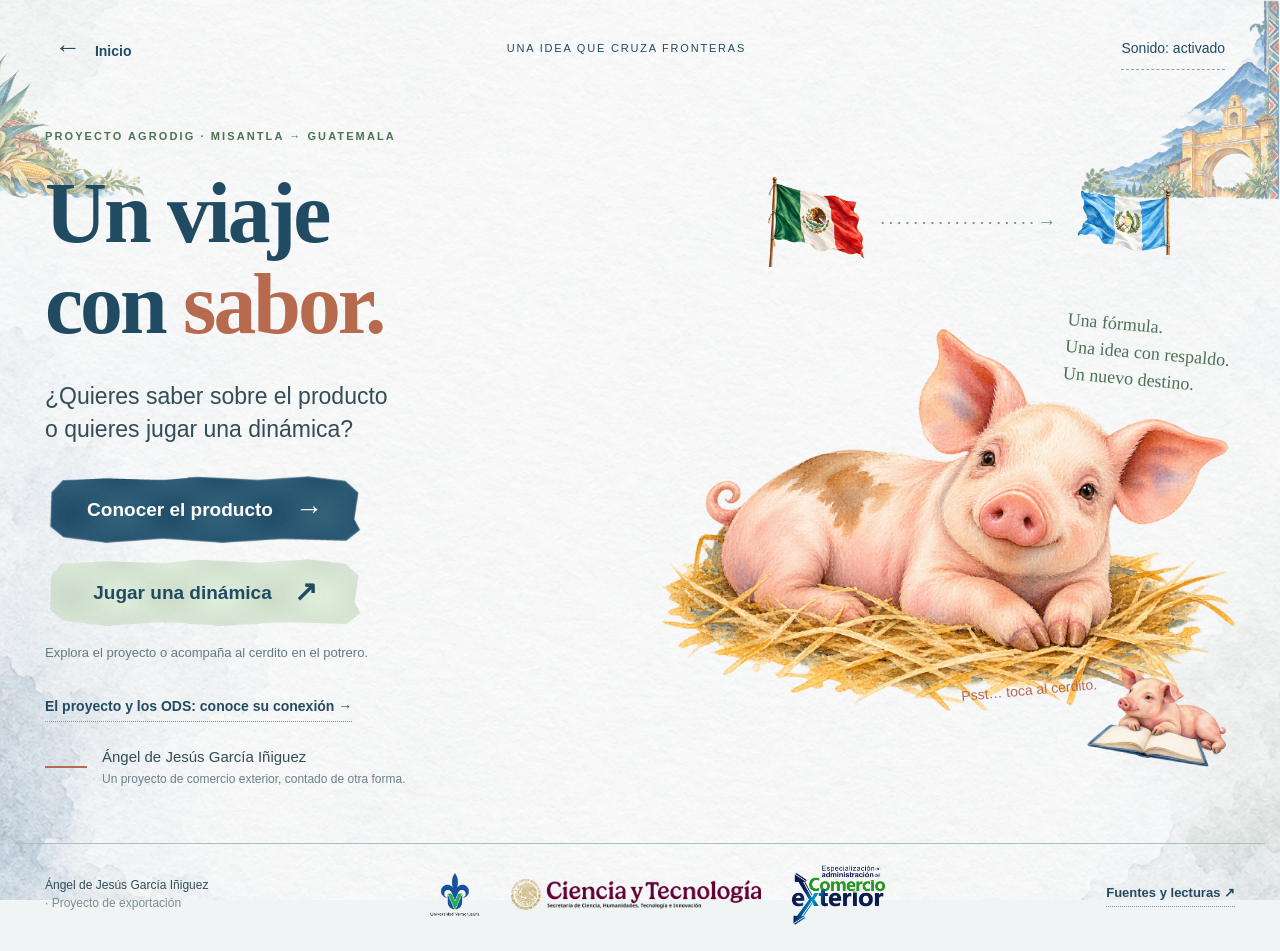
==== commit 610391ba: "Añadir capítulo ODS 8, 9 y 12 con aplicaciones al proyecto, iconos oficiales y fuentes" ====
--- a/index.html
+++ b/index.html
@@ -5,8 +5,8 @@
   <title>Un viaje con sabor · Proyecto AGRODIG</title>
   <meta name="description" content="Un recorrido en acuarela por la fórmula iniciadora para lechones con sucralosa, sus estudios científicos y la propuesta de exportación a Guatemala.">
   <meta name="theme-color" content="#244f65">
-  <link rel="icon" href="assets/cerdito-sentado.png"><link rel="stylesheet" href="styles.css">
-  <link rel="stylesheet" href="game.css"><script defer src="app.js"></script><script defer src="game.js"></script>
+  <link rel="icon" href="assets/cerdito-sentado.png"><link rel="stylesheet" href="styles.css?v=ods-20261020">
+  <link rel="stylesheet" href="game.css"><script defer src="app.js?v=ods-20261020"></script><script defer src="game.js"></script>
 </head>
 <body>
 <a class="skip" href="#main">Ir al contenido</a>
@@ -29,6 +29,7 @@
         <button class="paint-button green" id="gameBtn"><span>Jugar una dinámica</span><span class="button-arrow" aria-hidden="true">↗</span></button>
       </div>
       <p class="small-note">Explora el proyecto o acompaña al cerdito en el potrero.</p>
+      <a class="source-link ods-shortcut" id="odsLink" href="#ods">El proyecto y los ODS: conoce su conexión →</a>
       <div class="author"><span class="author-line"></span><p>Ángel de Jesús García Iñiguez<br><span>Un proyecto de comercio exterior, contado de otra forma.</span></p></div>
     </div>
     <div class="welcome-art">
@@ -103,8 +104,36 @@
           <button class="paint-button paper" id="returnStudies"><span>Volver a los estudios</span><span aria-hidden="true">↗</span></button>
         </div>
       </section>
+
+      <section class="chapter ods-chapter" id="chapter-7" data-title="ODS" hidden aria-labelledby="title-7">
+        <div class="ods-intro"><div><p class="eyebrow">08 / CRECER CON PROPÓSITO</p><h2 id="title-7" tabindex="-1">Una idea local.<br><em>Tres conexiones globales.</em></h2></div><div><p class="lead">¿Qué relación tiene este proyecto con los Objetivos de Desarrollo Sostenible?</p><p>Los ODS son 17 objetivos de la Agenda 2030 de las Naciones Unidas. Este proyecto se vincula con tres de ellos por la forma en que plantea crecer, diferenciar el producto y cuidar los recursos.</p></div></div>
+        <div class="ods-cards">
+          <article class="ods-card" aria-labelledby="ods8-title">
+            <div class="ods-card-heading"><img src="assets/ods-08.png" width="1500" height="1500" alt="ODS 8: Trabajo decente y crecimiento económico"><div><p class="eyebrow">ODS 8 · PEQUEÑA EMPRESA</p><h3 id="ods8-title">Crecer desde<br>Misantla.</h3></div></div>
+            <p><strong>¿Por qué aplica?</strong> El proyecto busca abrir un mercado para una pequeña empresa de alimento animal. Una entrada gradual, con pedidos acordes con su capacidad, puede ampliar sus oportunidades comerciales y fortalecer su actividad productiva.</p>
+            <details><summary>¿Cómo se lleva a la práctica?</summary><p>Planear pedidos que pueda abastecer, negociar precios que cubran costos y construir relaciones estables con el distribuidor. El crecimiento debe acompañarse de condiciones de trabajo dignas.</p></details>
+            <p class="ods-target">La meta 8.3 promueve la actividad productiva, el emprendimiento y el crecimiento de las pequeñas empresas.</p>
+            <a class="source-link" href="https://sdgs.un.org/goals/goal8" target="_blank" rel="noopener noreferrer">Consultar la meta 8.3 en la ONU ↗</a>
+          </article>
+          <article class="ods-card" aria-labelledby="ods9-title">
+            <div class="ods-card-heading"><img src="assets/ods-09.png" width="1500" height="1500" alt="ODS 9: Industria, innovación e infraestructura"><div><p class="eyebrow">ODS 9 · DIFERENCIACIÓN</p><h3 id="ods9-title">Conectar ciencia<br>y mercado.</h3></div></div>
+            <p><strong>¿Por qué aplica?</strong> La propuesta conecta estudios sobre sucralosa con un atributo sensorial de la fórmula iniciadora. Además, plantea integrar a la empresa en un nuevo mercado mediante un distribuidor guatemalteco.</p>
+            <details><summary>¿Cómo se lleva a la práctica?</summary><p>Traducir la evidencia científica en una ficha técnica clara, documentar la calidad del alimento y organizar una oferta que el distribuidor pueda acercar a las granjas con lechones.</p></details>
+            <p class="ods-target">La meta 9.3 aborda la integración de pequeñas empresas en cadenas de valor y mercados; la 9.5 impulsa la investigación y la innovación.</p>
+            <a class="source-link" href="https://sdgs.un.org/goals/goal9" target="_blank" rel="noopener noreferrer">Consultar las metas 9.3 y 9.5 en la ONU ↗</a>
+          </article>
+          <article class="ods-card" aria-labelledby="ods12-title">
+            <div class="ods-card-heading"><img src="assets/ods-12.png" width="1500" height="1500" alt="ODS 12: Producción y consumo responsables"><div><p class="eyebrow">ODS 12 · CUIDAR EL ALIMENTO</p><h3 id="ods12-title">Que cada lote<br>cuente.</h3></div></div>
+            <p><strong>¿Por qué aplica?</strong> Elaborar, conservar y distribuir alimento requiere aprovechar bien los insumos. La conexión con este ODS está en planear el suministro y cuidar el producto durante su almacenamiento y entrega.</p>
+            <details><summary>¿Cómo se lleva a la práctica?</summary><p>Identificar lotes, respetar las condiciones de conservación, rotar existencias y ajustar los pedidos a la demanda. Son prácticas propuestas para prevenir deterioro y desperdicio de alimento y materiales.</p></details>
+            <p class="ods-target">Las metas 12.2 y 12.5 promueven el uso eficiente de los recursos y la prevención de residuos. Esta relación se concreta mediante prácticas de manejo responsable.</p>
+            <a class="source-link" href="https://sdgs.un.org/goals/goal12" target="_blank" rel="noopener noreferrer">Consultar las metas 12.2 y 12.5 en la ONU ↗</a>
+          </article>
+        </div>
+        <div class="ods-closing"><img src="assets/cerdito-estudios.png" alt="" aria-hidden="true"><p><strong>Una misma dirección:</strong> fortalecer a la empresa, convertir conocimiento en una oferta diferenciada y organizar el alimento con responsabilidad.</p></div>
+      </section>
     </div>
-    <div class="journey-controls"><button id="prevBtn" class="arrow-button" aria-label="Capítulo anterior"><img src="assets/flecha.png" alt="" class="reverse"></button><div><span id="chapterCount">01 / 07</span><p id="nextHint">El producto espera del otro lado.</p></div><button id="nextBtn" class="arrow-button next-arrow" aria-label="Capítulo siguiente"><img src="assets/flecha.png" alt=""></button></div>
+    <div class="journey-controls"><button id="prevBtn" class="arrow-button" aria-label="Capítulo anterior"><img src="assets/flecha.png" alt="" class="reverse"></button><div><span id="chapterCount">01 / 08</span><p id="nextHint">El producto espera del otro lado.</p></div><button id="nextBtn" class="arrow-button next-arrow" aria-label="Capítulo siguiente"><img src="assets/flecha.png" alt=""></button></div>
   </div>
 </main>
 <footer class="footer"><div class="footer-caption">Ángel de Jesús García Iñiguez <span>· Proyecto de exportación</span></div><div class="footer-logos"><img src="assets/logo-uv.png" alt="Universidad Veracruzana"><img src="assets/logo-secihti.png" alt="Secretaría de Ciencia, Humanidades, Tecnología e Innovación"><img src="assets/logo-especializacion.png" alt="Especialización en Administración del Comercio Exterior"></div><a href="fuentes.html" class="source-link">Fuentes y lecturas ↗</a></footer>
--- a/styles.css
+++ b/styles.css
@@ -14,3 +14,26 @@
 
 
 @media(max-width:768px){.chapter,.chapter-copy,.chapter-visual{min-width:0}.route-art{width:100%}#title-5 em{font-size:clamp(30px,8.6vw,40px);letter-spacing:-1.5px}}
+
+/* ODS chapter: official icons, original paper texture and editorial type. */
+.ods-shortcut{display:inline-block;margin:0 0 24px;font-size:14px}
+.ods-chapter{display:block}
+.ods-intro{display:grid;grid-template-columns:1fr 1fr;gap:60px;align-items:center;margin-bottom:35px}
+.ods-intro h2{margin-bottom:15px}
+.ods-cards{display:grid;grid-template-columns:repeat(3,minmax(0,1fr));gap:24px;align-items:start}
+.ods-card{background:#ffffffaa;padding:24px 22px 26px;border-top:2px solid #a9c1c7;box-shadow:0 6px 20px #244f6509;animation:chapterIn .5s ease-out both}
+.ods-card:nth-child(2){animation-delay:.08s}.ods-card:nth-child(3){animation-delay:.16s}
+.ods-card-heading{display:flex;align-items:center;gap:16px;margin-bottom:22px}
+.ods-card-heading img{display:block;width:116px;height:116px;object-fit:contain;flex-shrink:0}
+.ods-card-heading .eyebrow{font-size:9px;letter-spacing:.8px;margin-bottom:10px}
+.ods-card h3{font:700 24px/1.25 var(--serif);color:var(--blue);margin:0}
+.ods-card>p{font-size:16px;line-height:1.65;margin:0 0 20px}
+.ods-card details{border-top:1px dashed #afc6be;border-bottom:1px dashed #afc6be;padding:14px 0;margin-bottom:20px}
+.ods-card summary{cursor:pointer;font-size:15px;font-weight:bold;color:var(--green)}
+.ods-card details p{font-size:15px;line-height:1.65;margin:12px 0 0}
+.ods-card .ods-target{font-size:14px;color:#526e78}
+.ods-card .source-link{font-size:12px;line-height:1.8}
+.ods-closing{display:flex;align-items:center;justify-content:center;gap:25px;max-width:820px;margin:30px auto 0;border-top:1px dashed #adc2c9;padding-top:15px}
+.ods-closing img{width:100px;flex-shrink:0}.ods-closing p{font-size:18px;line-height:1.6;color:var(--green)}
+@media(max-width:1100px) and (min-width:721px){.ods-cards{gap:15px}.ods-card{padding:20px 16px}.ods-card-heading{flex-direction:column;align-items:start}.ods-card h3 br{display:none}}
+@media(max-width:720px){.ods-intro{grid-template-columns:1fr;gap:5px;margin-bottom:25px}.ods-cards{grid-template-columns:1fr;gap:24px}.ods-card{padding:24px 22px}.ods-card-heading{gap:20px}.ods-card-heading img{width:120px;height:120px}.ods-card h3{font-size:25px}.ods-card .source-link{font-size:13px}.ods-closing{gap:15px}.ods-closing img{width:75px}.ods-closing p{font-size:16px}.ods-shortcut{max-width:100%;font-size:13px}}
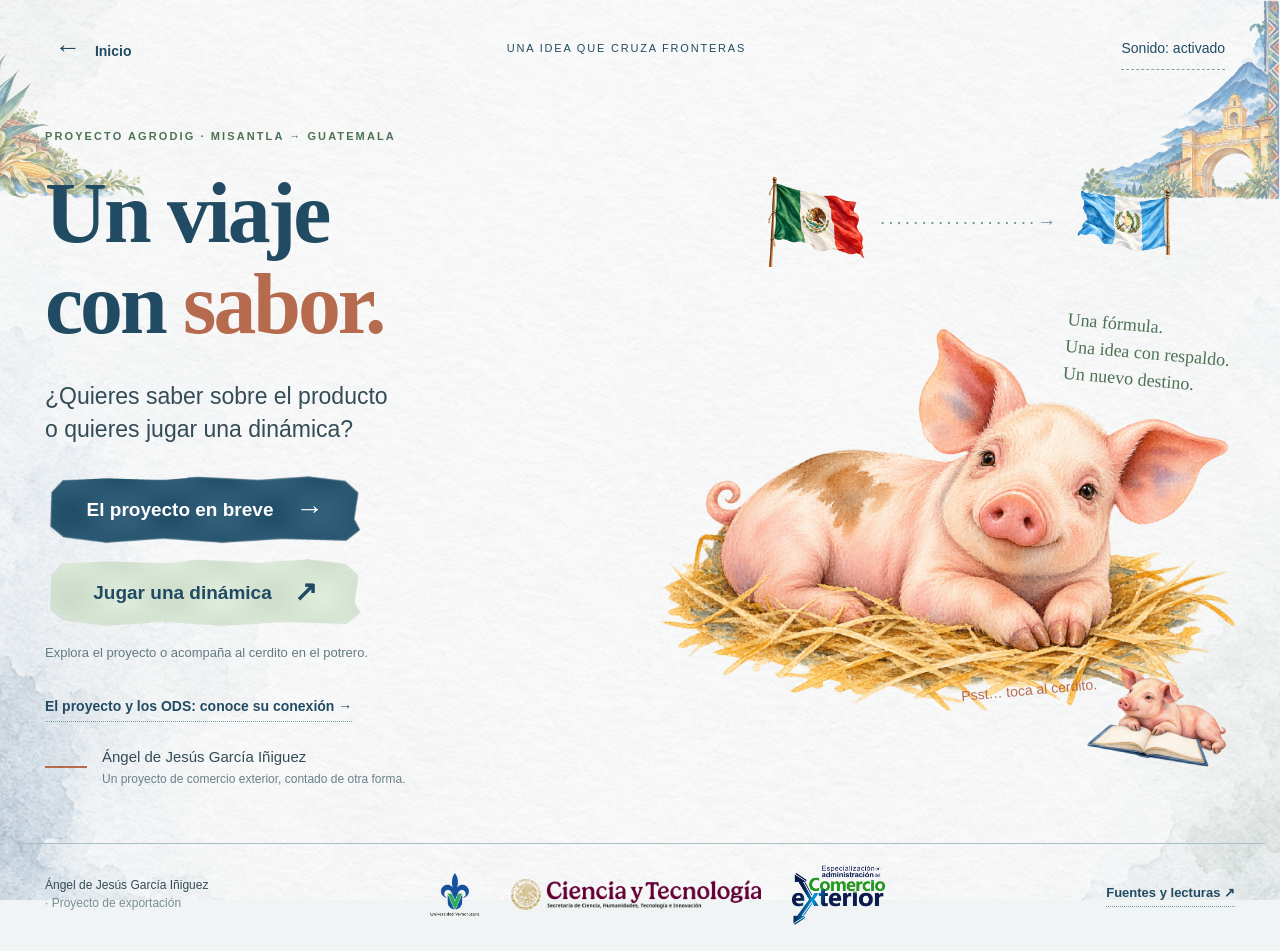
==== commit dd1d65b6: "Añadir Proyecto en breve: resumen accesible desde el QR, con ciencia, mercado y ruta de exportación" ====
--- a/index.html
+++ b/index.html
@@ -6,7 +6,7 @@
   <meta name="description" content="Un recorrido en acuarela por la fórmula iniciadora para lechones con sucralosa, sus estudios científicos y la propuesta de exportación a Guatemala.">
   <meta name="theme-color" content="#244f65">
   <link rel="icon" href="assets/cerdito-sentado.png"><link rel="stylesheet" href="styles.css?v=ods-20261020">
-  <link rel="stylesheet" href="game.css"><script defer src="app.js?v=ods-20261020"></script><script defer src="game.js"></script>
+  <link rel="stylesheet" href="game.css?v=intro-20261020"><script defer src="app.js?v=resumen-20261020"></script><script defer src="game.js?v=explicacion-sencilla-20261020"></script>
 </head>
 <body>
 <a class="skip" href="#main">Ir al contenido</a>
@@ -25,7 +25,7 @@
       <h1 id="welcomeTitle">Un viaje<br>con <em>sabor.</em></h1>
       <p class="welcome-question">¿Quieres saber sobre el producto<br class="desktop-br"> o quieres jugar una dinámica?</p>
       <div class="choices">
-        <button class="paint-button blue" id="exploreBtn"><span>Conocer el producto</span><span class="button-arrow" aria-hidden="true">→</span></button>
+        <button class="paint-button blue" id="exploreBtn"><span>El proyecto en breve</span><span class="button-arrow" aria-hidden="true">→</span></button>
         <button class="paint-button green" id="gameBtn"><span>Jugar una dinámica</span><span class="button-arrow" aria-hidden="true">↗</span></button>
       </div>
       <p class="small-note">Explora el proyecto o acompaña al cerdito en el potrero.</p>
@@ -140,7 +140,7 @@
 <div class="pig-reaction" id="pigReaction" aria-live="polite"></div>
 <div class="transition-pig" id="transitionPig" aria-hidden="true"><img src="assets/cerdito-salto.png" alt=""></div>
 <dialog id="gameDialog" aria-label="Juego del cerdito a pantalla completa">
-<div class="game-playfield"><canvas id="gameCanvas" width="420" height="720" tabindex="0" aria-label="Toca, haz clic o pulsa espacio para impulsar al cerdito hacia arriba. Supera 100 cercas para ganar. El arrastre y las flechas no mueven al cerdito.">Tu navegador necesita admitir canvas para jugar.</canvas><div class="game-score"><span>Puntos <strong id="gamePoints">0</strong></span><span>Cercas <strong id="gameGates">0</strong> / 100</span><span>Récord <strong id="gameBest">0</strong></span></div><div class="game-boost" aria-hidden="true"><span id="gameBoostFill"></span></div><div class="game-overlay" id="gameOverlay"><img src="assets/cerdito-salto.png" alt="Cerdito saltando"><h2 id="gameOverlayTitle">¡Al potrero!</h2><p id="gameOverlayText">Toca para subir. Supera 100 cercas para ganar.</p><button id="gameStart" class="paint-button blue"><span>Empezar a jugar</span><span aria-hidden="true">→</span></button><span class="game-tip">Un toque = un impulso · Sucralosa: turbo de 4 s</span></div><p id="gameAnnouncement" class="game-announcement" aria-live="polite"></p></div><button class="game-exit" id="gameExit">Salir</button>
+<div class="game-playfield"><canvas id="gameCanvas" width="420" height="720" tabindex="0" aria-label="Toca, haz clic o pulsa espacio para impulsar al cerdito hacia arriba. Supera 100 cercas para ganar. El arrastre y las flechas no mueven al cerdito.">Tu navegador necesita admitir canvas para jugar.</canvas><div class="game-score"><span>Puntos <strong id="gamePoints">0</strong></span><span>Cercas <strong id="gameGates">0</strong> / 100</span><span>Récord <strong id="gameBest">0</strong></span></div><div class="game-boost" aria-hidden="true"><span id="gameBoostFill"></span></div><div class="game-overlay" id="gameOverlay"><img src="assets/cerdito-salto.png" alt="Cerdito saltando"><h2 id="gameOverlayTitle">¡Al potrero!</h2><p id="gameLearning" hidden>Al cerdito le atrae el sabor dulce. La <strong>sucralosa</strong> le da ese sabor al alimento y puede animarlo a comer más. <strong>Por eso el juego consiste en buscar comida:</strong> al recoger sucralosa, el turbo representa de forma divertida ese mayor interés por comer. <a href="https://pmc.ncbi.nlm.nih.gov/articles/PMC7206394/" target="_blank" rel="noopener noreferrer">Zhang et al. (2020) ↗</a></p><p id="gameOverlayText">Toca para subir. Supera 100 cercas para ganar.</p><button id="gameStart" class="paint-button blue"><span>Empezar a jugar</span><span aria-hidden="true">→</span></button><span class="game-tip">Un toque = un impulso · Sucralosa: turbo de 4 s</span></div><p id="gameAnnouncement" class="game-announcement" aria-live="polite"></p></div><button class="game-exit" id="gameExit">Salir</button>
 </dialog>
 <audio id="pigAudio1" src="assets/cerdito-sonido-1.mp3" preload="auto"></audio>
 <audio id="pigAudio2" src="assets/cerdito-sonido-2.mp3" preload="auto"></audio>
--- a/game.css
+++ b/game.css
@@ -21,3 +21,16 @@
 
 @media(max-width:480px){.game-score{font-size:11px;gap:8px;left:12px;right:12px}.game-score strong{font-size:18px;margin-left:3px}}
 
+
+/* A short educational welcome before the first tap starts the game. */
+.game-overlay.is-intro{z-index:2;justify-content:flex-start;overflow-y:auto;overscroll-behavior:contain;gap:14px;padding:24px 22px}
+.game-overlay.is-intro>*{flex-shrink:0}
+.game-overlay.is-intro>img{width:145px;height:105px;margin-top:auto}
+.game-overlay.is-intro h2{font-size:clamp(30px,4vw,43px);max-width:500px;line-height:1.15}
+.game-overlay.is-intro #gameLearning{max-width:470px;padding:16px 20px;background:#f9fcf7d9;border:1px solid #c5d7c5;border-radius:15px 8px 18px 6px;font-size:16px;line-height:1.6;margin:0;color:#294b47}
+#gameLearning a{display:inline-block;font-size:12px;color:var(--blue);text-underline-offset:3px}
+.game-overlay.is-intro #gameOverlayText{max-width:430px;font-size:15px;line-height:1.5;margin:0}
+.game-overlay.is-intro>.game-tip{margin-bottom:auto}
+@media(max-height:740px){.game-overlay.is-intro{gap:10px;padding:16px 18px}.game-overlay.is-intro>img{width:115px;height:76px}.game-overlay.is-intro #gameLearning{font-size:15px;padding:13px 16px}.game-overlay.is-intro .paint-button{min-height:65px}}
+
+@media(max-height:640px){.game-overlay.is-intro{gap:8px;padding:12px 16px}.game-overlay.is-intro>img{height:48px;width:85px}.game-overlay.is-intro h2{font-size:26px}.game-overlay.is-intro #gameLearning{font-size:14px;line-height:1.5;padding:12px 14px}.game-overlay.is-intro #gameOverlayText{font-size:14px}.game-overlay.is-intro .paint-button{min-height:56px}.game-overlay.is-intro>.game-tip{display:none}.game-overlay.is-intro #gameStart{margin-bottom:auto}}
